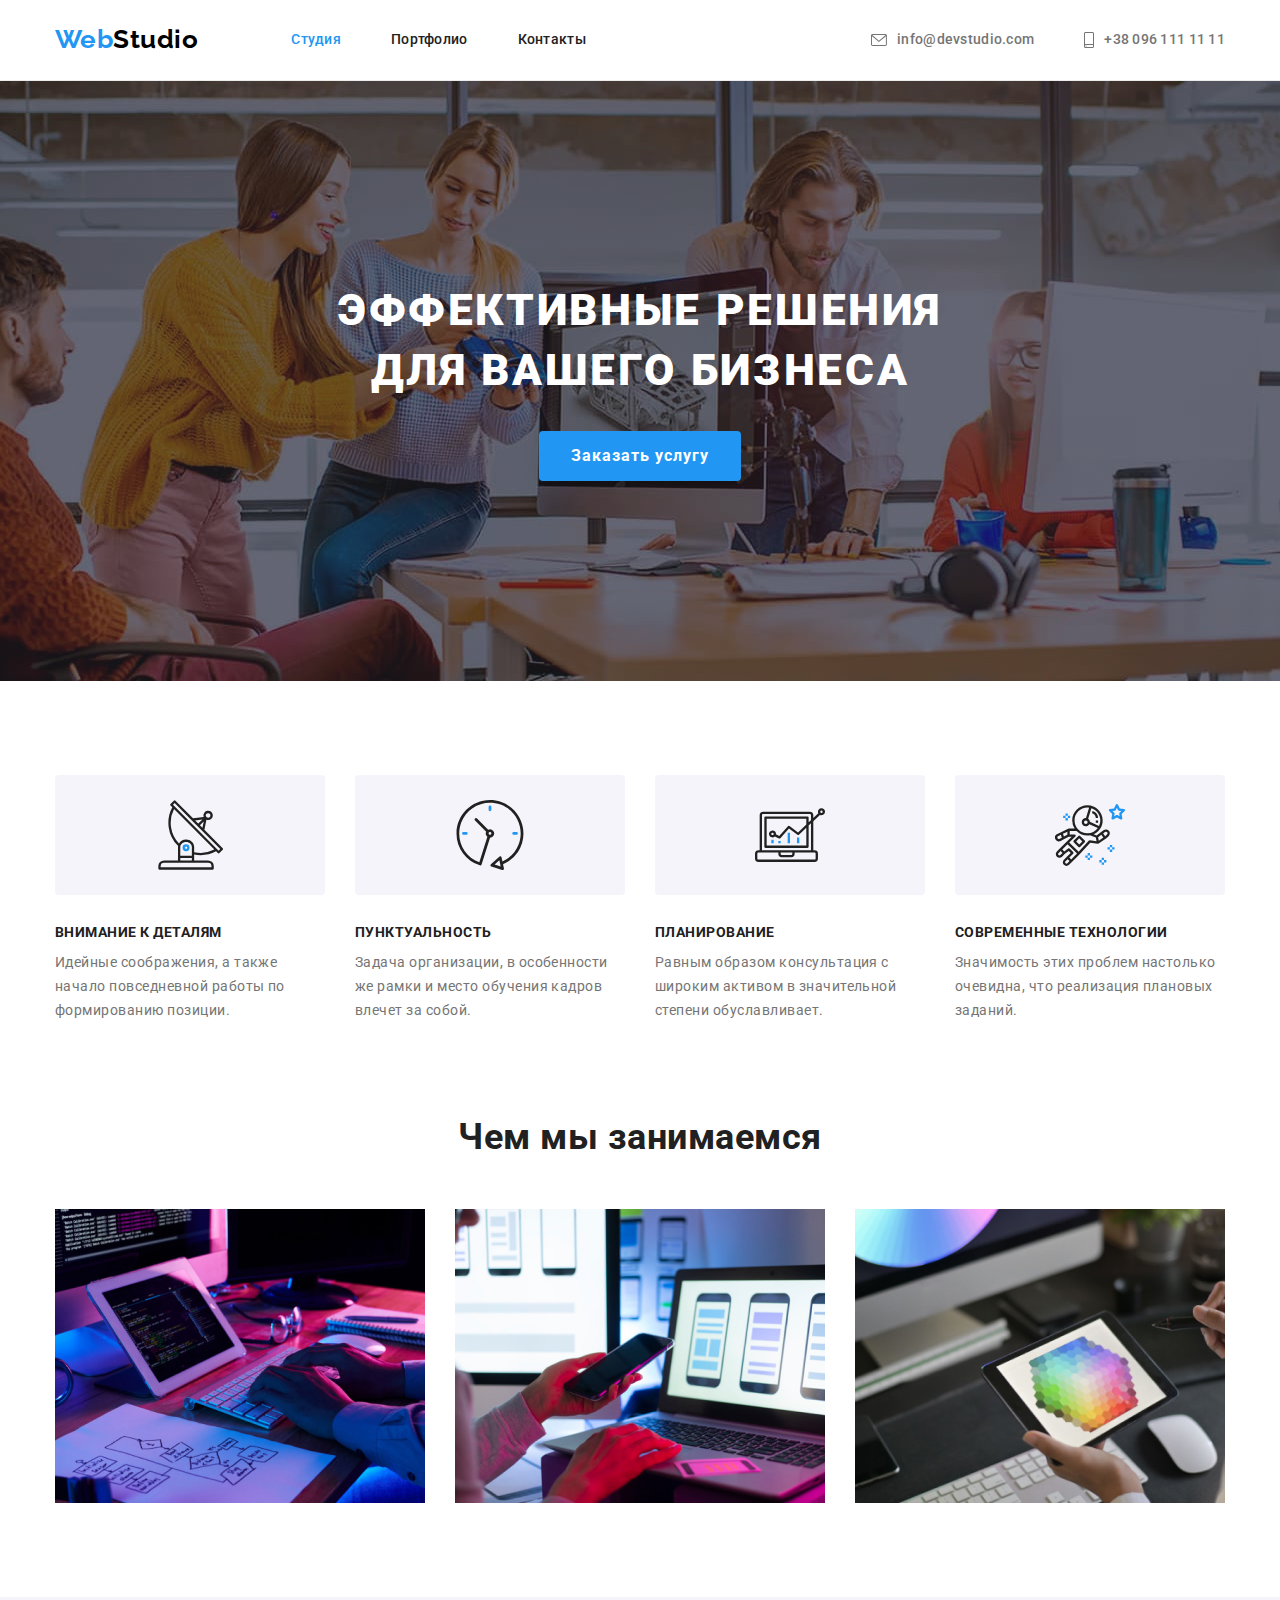
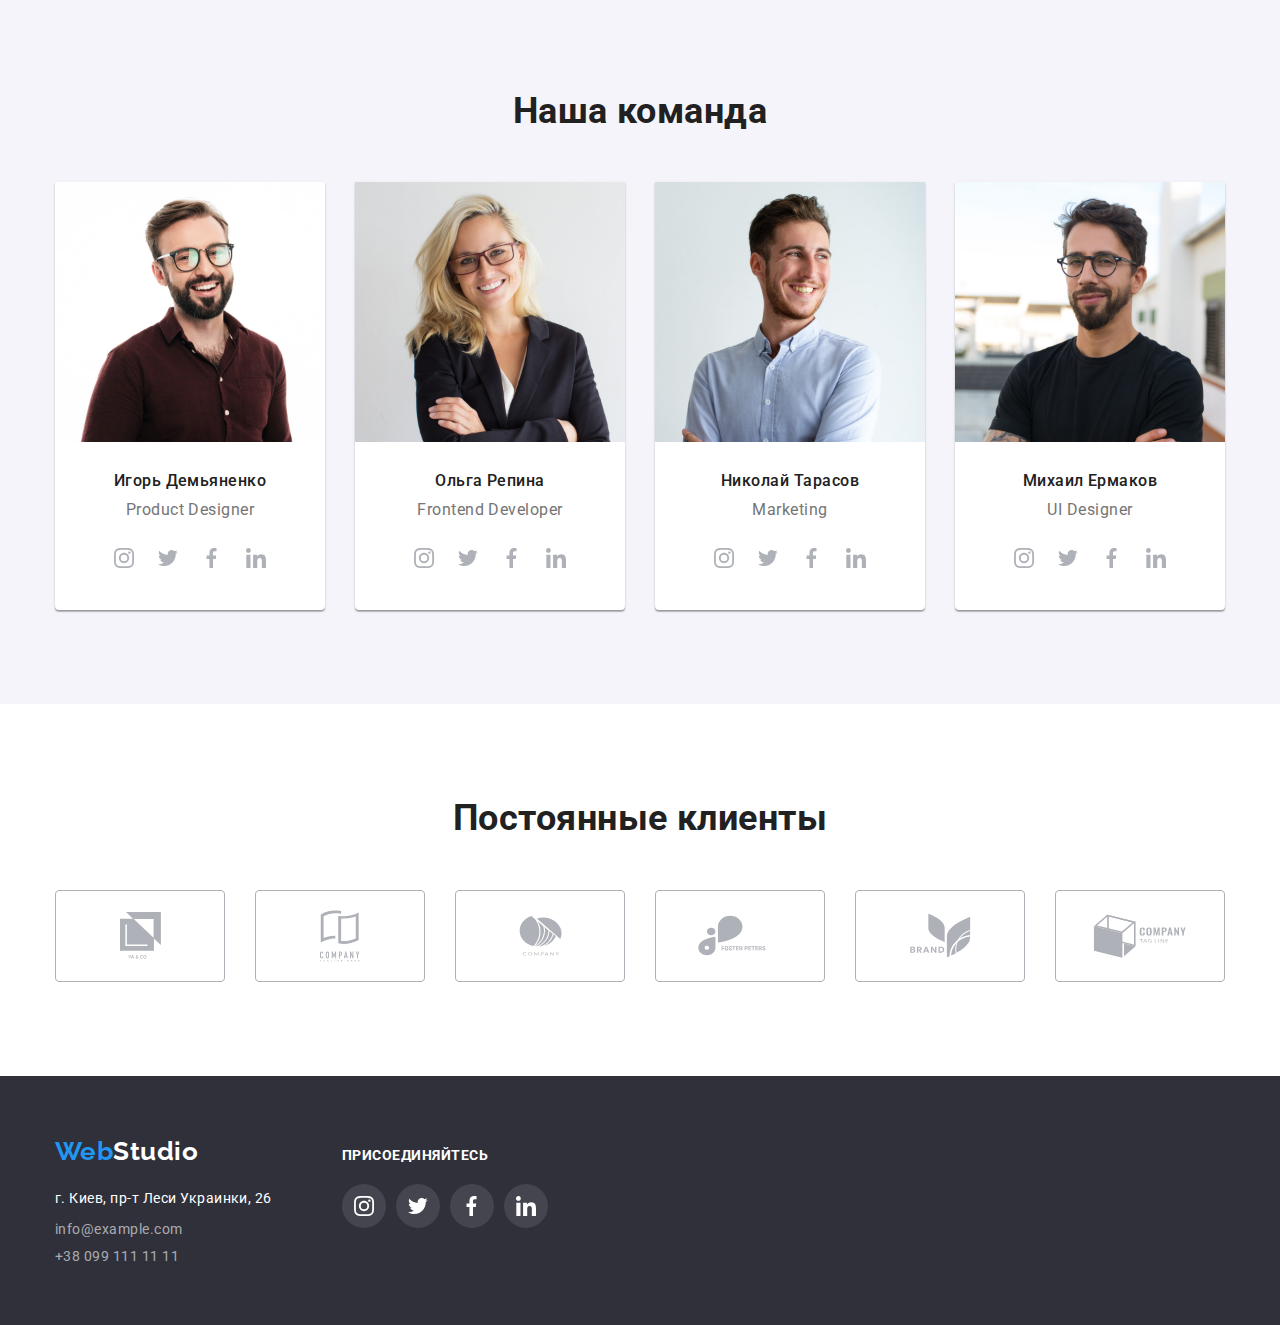
==== index.html @ 3454857b "Add files via upload" ====
<!DOCTYPE html>
<html lang="ru">
  <head>
    <meta charset="UTF-8" />
    <meta http-equiv="X-UA-Compatible" content="IE=edge" />
    <meta name="viewport" content="width=device-width, initial-scale=1.0" />
    <title>Студия</title>
    <link rel="preconnect" href="https://fonts.googleapis.com" />
    <link rel="preconnect" href="https://fonts.gstatic.com" crossorigin />
    <link
      href="https://fonts.googleapis.com/css2?family=Raleway:wght@700&family=Roboto:wght@400;500;700;900&display=swap"
      rel="stylesheet"
    />
    <link
      rel="stylesheet"
      href="https://cdnjs.cloudflare.com/ajax/libs/modern-normalize/1.1.0/modern-normalize.min.css"
    />
    <link rel="stylesheet" href="./css/styles.css" />
  </head>

  <body>
    <header class="header">
      <div class="container main-nav">
        <nav class="header-nav">
          <a lang="en" href="https://goit.ua/" class="header-logo link"
            >Web<span class="header-studio">Studio</span></a
          >
          <ul class="header-list list">
            <li class="header-item">
              <a href="./index.html" class="header-link link current">Студия</a>
            </li>
            <li class="header-item">
              <a href="./portfolio.html" class="header-link link">Портфолио</a>
            </li>
            <li class="header-item"><a href="" class="header-link link">Контакты</a></li>
          </ul>
        </nav>

        <ul class="header-contacts-list list">
          <li class="header-contacts-item">
            <a href="mailto:info@devstudio.com" class="header-contacts-link link">
              <svg class="header-icons" width="16" height="12">
                <use href="./images/icons.svg#mail"></use>
              </svg>
              info@devstudio.com</a
            >
          </li>
          <li class="header-contacts-item">
            <a href="tel:+380961111111" class="header-contacts-link link">
              <svg class="header-icons" width="10" height="16">
                <use href="./images/icons.svg#smartphone"></use>
              </svg>
              +38 096 111 11 11</a
            >
          </li>
        </ul>
      </div>
    </header>

    <main>
      <section class="hero overlay">
        <div class="container">
          <h1 class="hero-title">Эффективные решения для вашего бизнеса</h1>
          <button type="button" class="hero-button">Заказать услугу</button>
        </div>
      </section>

      <section class="qualities section">
        <div class="container">
          <h2 class="visually-hidden">Особенности</h2>
          <ul class="qualities-list list">
            <li class="qualities-item">
              <div class="qualities-icons-bg">
                <svg width="65" height="70">
                  <use href="./images/icons.svg#antenna"></use>
                </svg>
              </div>
              <h3 class="qualities-title">Внимание к деталям</h3>
              <p class="qualities-description">
                Идейные соображения, а также начало повседневной работы по формированию позиции.
              </p>
            </li>
            <li class="qualities-item">
              <div class="qualities-icons-bg">
                <svg class="qualities-icons">
                  <use href="./images/icons.svg#clock"></use>
                </svg>
              </div>
              <h3 class="qualities-title">Пунктуальность</h3>
              <p class="qualities-description">
                Задача организации, в особенности же рамки и место обучения кадров влечет за собой.
              </p>
            </li>
            <li class="qualities-item">
              <div class="qualities-icons-bg">
                <svg class="qualities-icons">
                  <use href="./images/icons.svg#diagram"></use>
                </svg>
              </div>
              <h3 class="qualities-title">Планирование</h3>
              <p class="qualities-description">
                Равным образом консультация с широким активом в значительной степени обуславливает.
              </p>
            </li>
            <li class="qualities-item">
              <div class="qualities-icons-bg">
                <svg class="qualities-icons">
                  <use href="./images/icons.svg#astronaut"></use>
                </svg>
              </div>
              <h3 class="qualities-title">Современные технологии</h3>
              <p class="qualities-description">
                Значимость этих проблем настолько очевидна, что реализация плановых заданий.
              </p>
            </li>
          </ul>
        </div>
      </section>

      <section class="skills section">
        <div class="container">
          <h2 class="skills-title secondary-title">Чем мы занимаемся</h2>
          <ul class="skills-list list">
            <li class="skills-item">
              <img src="./images/box1.jpg" alt="Coding" width="370" />
            </li>
            <li class="skills-item">
              <img src="./images/box2.jpg" alt="Compatibility" width="370" />
            </li>
            <li class="skills-item">
              <img src="./images/box3.jpg" alt="Design" width="370" />
            </li>
          </ul>
        </div>
      </section>

      <section class="team section">
        <div class="container">
          <h2 class="team-title secondary-title">Наша команда</h2>
          <ul class="team-list list">
            <li class="team-item">
              <img src="./images/team_member1.jpg" alt="Игорь Демьяненко" width="270" />
              <div class="team-member-card">
                <h3 class="team-member-title">Игорь Демьяненко</h3>
                <p lang="en" class="team-member-position">Product Designer</p>
                <ul class="team-member-socials-list list flex">
                <li class="team-member-socials-item">
                  <a class="link flex" href="">
                    <svg class="team-member-socials-icon">
                      <use href="./images/icons.svg#instagram"></use>
                    </svg>
                  </a>
                </li>
                <li class="team-member-socials-item">
                  <a class="link flex" href="">
                    <svg class="team-member-socials-icon">
                      <use href="./images/icons.svg#twitter">
                    </svg>
                  </a>
                </li>
                <li class="team-member-socials-item">
                  <a class="link flex" href="">
                    <svg class="team-member-socials-icon">
                      <use href="./images/icons.svg#facebook"></use>
                    </svg>
                  </a>
                </li>
                <li class="team-member-socials-item">
                  <a class="link flex" href="">
                    <svg class="team-member-socials-icon">
                      <use href="./images/icons.svg#linkedin"></use>
                    </svg>
                  </a>
                </li>
              </ul>
              </div>
            </li>
            <li class="team-item">
              <img src="./images/team_member2.jpg" alt="Ольга Репина" width="270" />
              <div class="team-member-card">
                <h3 class="team-member-title">Ольга Репина</h3>
                <p lang="en" class="team-member-position">Frontend Developer</p>
                <ul class="team-member-socials-list list flex">
                <li class="team-member-socials-item">
                  <a class="link flex" href="">
                    <svg class="team-member-socials-icon">
                      <use href="./images/icons.svg#instagram"></use>
                    </svg>
                  </a>
                </li>
                <li class="team-member-socials-item">
                  <a class="link flex" href="">
                    <svg class="team-member-socials-icon">
                      <use href="./images/icons.svg#twitter">
                    </svg>
                  </a>
                </li>
                <li class="team-member-socials-item">
                  <a class="link flex" href="">
                    <svg class="team-member-socials-icon">
                      <use href="./images/icons.svg#facebook"></use>
                    </svg>
                  </a>
                </li>
                <li class="team-member-socials-item">
                  <a class="link flex" href="">
                    <svg class="team-member-socials-icon">
                      <use href="./images/icons.svg#linkedin"></use>
                    </svg>
                  </a>
                </li>
              </ul>
              </div>
            </li>
            <li class="team-item">
              <img src="./images/team_member3.jpg" alt="Николай Тарасов" width="270" />
              <div class="team-member-card">
                <h3 class="team-member-title">Николай Тарасов</h3>
                <p lang="en" class="team-member-position">Marketing</p>
                <ul class="team-member-socials-list list flex">
                <li class="team-member-socials-item">
                  <a class="link flex" href="">
                    <svg class="team-member-socials-icon">
                      <use href="./images/icons.svg#instagram"></use>
                    </svg>
                  </a>
                </li>
                <li class="team-member-socials-item">
                  <a class="link flex" href="">
                    <svg class="team-member-socials-icon">
                      <use href="./images/icons.svg#twitter">
                    </svg>
                  </a>
                </li>
                <li class="team-member-socials-item">
                  <a class="link flex" href="">
                    <svg class="team-member-socials-icon">
                      <use href="./images/icons.svg#facebook"></use>
                    </svg>
                  </a>
                </li>
                <li class="team-member-socials-item">
                  <a class="link flex" href="">
                    <svg class="team-member-socials-icon">
                      <use href="./images/icons.svg#linkedin"></use>
                    </svg>
                  </a>
                </li>
              </ul>
              </div>
            </li>
            <li class="team-item">
              <img src="./images/team_member4.jpg" alt="Михаил Ермаков" width="270" />
              <div class="team-member-card">
                <h3 class="team-member-title">Михаил Ермаков</h3>
                <p lang="en" class="team-member-position">UI Designer</p>
                <ul class="team-member-socials-list list flex">
                <li class="team-member-socials-item">
                  <a class="link flex" href="">
                    <svg class="team-member-socials-icon">
                      <use href="./images/icons.svg#instagram"></use>
                    </svg>
                  </a>
                </li>
                <li class="team-member-socials-item">
                  <a class="link flex" href="">
                    <svg class="team-member-socials-icon">
                      <use href="./images/icons.svg#twitter">
                    </svg>
                  </a>
                </li>
                <li class="team-member-socials-item">
                  <a class="link flex" href="">
                    <svg class="team-member-socials-icon">
                      <use href="./images/icons.svg#facebook"></use>
                    </svg>
                  </a>
                </li>
                <li class="team-member-socials-item">
                  <a class="link flex" href="">
                    <svg class="team-member-socials-icon">
                      <use href="./images/icons.svg#linkedin"></use>
                    </svg>
                  </a>
                </li>
              </ul>
              </div>
            </li>
          </ul>
        </div>
      </section>

      <section class="clients section container">
        <h2 class="clients-title secondary-title">Постоянные клиенты</h2>
        <ul class="clients-list list flex">
          <li class="clients-list-item flex">
            <a class="link flex" href="">
              <svg class="clients-icon" width="41" height="47">
                <use href="./images/icons.svg#company1"></use>
              </svg>
            </a>
          </li>
          <li class="clients-list-item li">
            <a class="link flex" href="">
              <svg class="clients-icon" width="40" height="52">
                <use href="./images/icons.svg#company2"></use>
              </svg>
            </a>
          </li>
          <li class="clients-list-item">
            <a class="link flex" href="">
              <svg class="clients-icon" width="43" height="41">
                <use href="./images/icons.svg#company3"></use>
              </svg>
            </a>
          </li>
          <li class="clients-list-item">
            <a class="link flex" href="">
              <svg class="clients-icon" width="84" height="41">
                <use href="./images/icons.svg#company4"></use>
              </svg>
            </a>
          </li>
          <li class="clients-list-item">
            <a class="link flex" href="">
              <svg class="clients-icon" width="63" height="45">
                <use href="./images/icons.svg#company5"></use>
              </svg>
            </a>
          </li>
          <li class="clients-list-item">
            <a class="link flex" href="">
              <svg class="clients-icon" width="94" height="44">
                <use href="./images/icons.svg#company6"></use>
              </svg>
            </a>
          </li>
        </ul>
      </section>
    </main>

    <footer class="footer">
      <div class="container flex">
        <div class="footer-contacts">
          <a lang="en" href="https://goit.ua/" class="footer-logo link"
            >Web<span class="footer-studio">Studio</span>
          </a>
          <address>
            <ul class="footer-list list">
              <li class="footer-item">
                <a href="https://goo.gl/maps/9kLPgh8DZqMoMKWZ7" class="footer-street-link link"
                  >г. Киев, пр-т Леси Украинки, 26</a
                >
              </li>
              <li class="footer-item">
                <a href="mailto:info@example.com" class="footer-contacts-link link"
                  >info@example.com</a
                >
              </li>
              <li class="footer-item">
                <a href="tel:+380991111111" class="footer-contacts-link link">+38 099 111 11 11</a>
              </li>
            </ul>
          </address>
        </div>

        <div class="social-links">
          <h3 class="social-links-title">присоединяйтесь</h3>
          <ul class="social-links-list list flex">
            <li class="social-links-item">
              <a class="link flex" href="">
                <svg class="social-links-icon">
                  <use href="./images/icons.svg#instagram"></use>
                </svg>
              </a>
            </li>
            <li class="social-links-item">
              <a class="link flex" href="">
                <svg class="social-links-icon">
                  <use href="./images/icons.svg#twitter"></use>
                </svg>
              </a>
            </li>
            <li class="social-links-item">
              <a class="link flex" href="">
                <svg class="social-links-icon">
                  <use href="./images/icons.svg#facebook"></use>
                </svg>
              </a>
            </li>
            <li class="social-links-item">
              <a class="link flex" href="">
                <svg class="social-links-icon">
                  <use href="./images/icons.svg#linkedin"></use>
                </svg>
              </a>
            </li>
          </ul>
        </div>
      </div>
    </footer>
  </body>
</html>
---- css/styles.css ----
:root {
  --primary-title-color: #ffffff;
  --secondary-title-color: #212121;
  --primary-text-color: #757575;
  --secondary-text-color: #212121;
  --accent-color: #2196f3;
  --header-text-color: #212121;
  --header-contacts-color: #757575;
}

/*-------------BODY-------------*/

h1,
h2,
h3,
h4,
h5,
h6,
ul,
p {
  margin: 0;
  padding: 0;
}

body {
  font-family: 'Roboto', sans-serif;
  letter-spacing: 0.03em;
  color: #ffffff;
}

.container {
  width: 1200px;
  padding-right: 15px;
  padding-left: 15px;
  margin: auto;
}

.visually-hidden {
  position: absolute;
  width: 1px;
  height: 1px;
  margin: -1px;
  padding: 0;
  overflow: hidden;
  border: 0;
  clip: rect(0 0 0 0);
}

.link {
  text-decoration: none;
}

.list {
  list-style: none;
}

.secondary-title {
  margin-bottom: 50px;

  font-weight: 700;
  font-size: 36px;
  line-height: 1.16;
  text-align: center;
  color: var(--secondary-title-color);
}

.flex {
  display: flex;
}

img {
  display: block;
}

/*-------------HEADER-------------*/

.header {
  border-bottom: 1px solid #ececec;
}

.main-nav {
  display: flex;
  align-items: center;
}

.header-nav {
  display: flex;
  align-items: center;
}

.header-list {
  display: flex;
  margin-left: 93px;
}

.header-list .header-item + .header-item {
  margin-left: 50px;
}

.header-logo {
  padding-top: 24px;
  padding-bottom: 25px;

  font-family: Raleway;
  font-weight: 700;
  font-size: 26px;
  line-height: 1.19;
  color: var(--accent-color);
}

.header-studio {
  color: #000000;
}

.header-link {
  padding-top: 32px;
  padding-bottom: 32px;
  display: block;

  font-weight: 500;
  font-size: 14px;
  line-height: 1.14;
  letter-spacing: 0.02em;
  color: var(--header-text-color);
}

.header-link:hover,
.header-link:focus,
.current {
  color: var(--accent-color);
}

.header-contacts-list {
  display: flex;
  margin-left: auto;
}

.header-contacts-list .header-contacts-item + .header-contacts-item {
  margin-left: 50px;
}

.header-contacts-link {
  display: flex;
  padding-top: 32px;
  padding-bottom: 32px;
  align-items: center;

  font-weight: 500;
  font-size: 14px;
  line-height: 1.14;
  letter-spacing: 0.02em;
  color: var(--header-contacts-color);
}

.header-contacts-link:hover,
.header-contacts-link:focus {
  color: var(--accent-color);
}

.header-icons {
  margin-right: 10px;
  fill: currentColor;
}

/*-------------HERO-------------*/

.hero {
  display: flex;
  justify-content: center;
  padding-top: 200px;
  padding-bottom: 200px;

  background: #2f303a;
}

.overlay {
  max-width: 1600px;
  height: 600px;
  margin-right: auto;
  margin-left: auto;

  background-image: linear-gradient(to bottom, rgba(47, 48, 58, 0.4), rgba(47, 48, 58, 0.4)),
    url('../images/overlay.jpg');
  background-repeat: no-repeat;
  background-position: center;
  background-size: cover;
}

.hero-title {
  margin-bottom: 30px;
  margin-left: auto;
  margin-right: auto;
  width: 696px;

  font-weight: 900;
  font-size: 44px;
  line-height: 1.36;
  text-align: center;
  letter-spacing: 0.06em;
  text-transform: uppercase;
  color: var(--primary-title-color);
}

.hero-button {
  min-width: 200px;
  padding: 10px 32px;
  margin: 0 auto;
  display: block;

  background: var(--accent-color);
  box-shadow: 0px 4px 4px rgba(0, 0, 0, 0.15);
  border-radius: 4px;
  border: none;
  cursor: pointer;

  font-family: inherit;
  font-weight: 700;
  font-size: 16px;
  line-height: 1.88;
  text-align: center;
  letter-spacing: 0.06em;
  color: #ffffff;
}

.hero-button:hover,
.hero-button:focus {
  background-color: #188ce8;
}

/*-------------MAIN-------------*/

.section {
  padding-top: 94px;
  padding-bottom: 94px;
}

/*-------------QUALITIES-------------*/

.qualities {
  padding-bottom: 0;
}

.qualities-list {
  display: flex;
  flex-wrap: row;
  margin-left: -30px;
}

.qualities-item {
  flex-basis: calc(100% / 4 - 30px);
  margin-left: 30px;
}

.qualities-icons-bg {
  display: flex;
  align-items: center;
  justify-content: center;
  height: 120px;
  margin-bottom: 30px;

  background: #f5f4fa;
  border-radius: 4px;
}

.qualities-icons {
  width: 70px;
  height: 70px;
}

.qualities-title {
  margin-bottom: 10px;

  font-weight: 700;
  font-size: 14px;
  line-height: 1.14;
  text-transform: uppercase;
  color: var(--secondary-title-color);
}

.qualities-description {
  font-size: 14px;
  line-height: 1.71;
  color: var(--primary-text-color);
}

/*-------------SKILLS-------------*/

.skills-list {
  display: flex;
  flex-wrap: wrap;
  margin-left: -30px;
}

.skills-item {
  flex-basis: calc(100% / 3 - 30px);
  margin-left: 30px;
}

/*-------------TEAM-------------*/

.team {
  background: #f5f4fa;
}

.team-list {
  display: flex;
  flex-wrap: wrap;
  margin-left: -30px;
}

.team-item {
  flex-basis: calc(100% / 4 - 30px);
  margin-left: 30px;

  background: #ffffff;
  box-shadow: 0px 1px 3px rgba(0, 0, 0, 0.12), 0px 1px 1px rgba(0, 0, 0, 0.14),
    0px 2px 1px rgba(0, 0, 0, 0.2);
  border-radius: 0px 0px 4px 4px;
}

.team-member-card {
  padding-top: 30px;
  padding-bottom: 30px;
}

.team-member-title {
  margin-bottom: 10px;

  font-weight: 500;
  font-size: 16px;
  line-height: 1.18;
  text-align: center;
  color: var(--secondary-title-color);
}

.team-member-position {
  margin-bottom: 16px;

  font-size: 16px;
  line-height: 1.18;
  text-align: center;
  color: var(--primary-text-color);
}

.team-member-socials-list {
  align-items: center;
  justify-content: center;
}

.team-member-socials-item a {
  width: 44px;
  height: 44px;
  align-items: center;
  justify-content: center;

  color: #afb1b8;
  border-radius: 50%;
}

.team-member-socials-item a:hover,
.team-member-socials-item a:focus {
  color: white;
  background-color: var(--accent-color);
}

.team-member-socials-icon {
  width: 20px;
  height: 20px;

  fill: currentColor;
}

/*-------------CLIENTS-------------*/

.clients-list {
  flex-wrap: wrap;
  margin-left: -30px;
}

.clients-list-item {
  flex-basis: calc(100% / 6 - 30px);
  margin-left: 30px;
}

.clients-list-item a {
  width: 170px;
  height: 92px;
  align-items: center;
  justify-content: center;

  color: #afb1b8;
  border: 1px solid #afb1b8;
  border-radius: 4px;
}

.clients-list-item a:hover,
.clients-list-item a:focus {
  color: var(--accent-color);
  border: 1px solid var(--accent-color);
}

.clients-icon {
  fill: currentColor;
}

/*-------------PORTFOLIO-------------*/

.filters-list {
  display: flex;
  justify-content: center;
  margin-bottom: 50px;
}

.filters-item:not(:last-child) {
  margin-right: 8px;
}

.filter-button {
  font-family: inherit;
  font-weight: 500;
  font-size: 16px;
  line-height: 1.62;
  text-align: center;
  color: var(--secondary-title-color);
  background-color: #f5f4fa;
  cursor: pointer;
  border-radius: 4px;
  border: none;
  padding: 6px 22px;
}

.filter-button:hover,
.filter-button:focus {
  color: #ffffff;
  background-color: var(--accent-color);
  box-shadow: 0px 3px 1px rgba(0, 0, 0, 0.1), 0px 1px 2px rgba(0, 0, 0, 0.08),
    0px 2px 2px rgba(0, 0, 0, 0.12);
}

.projects-list {
  display: flex;
  flex-wrap: wrap;
  margin-left: -30px;
  margin-top: -30px;
}

.projects-item {
  flex-basis: calc(100% / 3 - 30px);
  margin-left: 30px;
  margin-top: 30px;
}

.projects-link:hover,
.projects-link:focus {
  display: block;
  box-sizing: border-box;
  box-shadow: 0px 1px 1px rgba(0, 0, 0, 0.12), 0px 4px 4px rgba(0, 0, 0, 0.06),
    1px 4px 6px rgba(0, 0, 0, 0.16);
}

.projects-card {
  padding: 20px 24px;

  border: 1px solid #eeeeee;
  border-width: 0 1px 1px 1px;
}

.projects-title {
  padding-bottom: 4px;

  font-weight: 700;
  font-size: 18px;
  line-height: 2;
  letter-spacing: 0.06em;
  color: var(--secondary-title-color);
}

.projects-category {
  font-size: 16px;
  line-height: 1.87;
  color: var(--primary-text-color);
}

/*-------------FOOTER-------------*/

.footer {
  background: #2f303a;
  padding-top: 60px;
  padding-bottom: 60px;
}

.footer-contacts {
  display: inline-block;
  margin-right: 70px;
}

.footer-logo {
  display: block;
  margin-bottom: 20px;

  font-family: Raleway;
  font-weight: 700;
  font-size: 26px;
  line-height: 1.19;
  color: var(--accent-color);
}

.footer-studio {
  color: #ffffff;
}

.footer-item:not(:last-child) {
  margin-bottom: 9px;
}

.footer-street-link {
  font-style: normal;
  font-size: 14px;
  line-height: 1.71;
  color: #ffffff;
}

.footer-street-link:hover,
.footer-street-link:focus {
  color: var(--accent-color);
}

.footer-contacts-link {
  font-style: normal;
  font-size: 14px;
  line-height: 1.71px;
  color: rgba(255, 255, 255, 0.6);
}

.footer-contacts-link:hover,
.footer-contacts-link:focus {
  color: var(--accent-color);
}

/*-------------SOCIAL LINKS-------------*/

.social-links {
  vertical-align: top;
  display: inline-block;
}

.social-links-title {
  margin-top: 12px;
  margin-bottom: 20px;

  font-weight: 700;
  font-size: 14px;
  line-height: 1.14;
  text-transform: uppercase;
  color: #ffffff;
}

.social-links-item:not(:last-child) {
  margin-right: 10px;
}

.social-links-item a {
  width: 44px;
  height: 44px;
  align-items: center;
  justify-content: center;

  background: rgba(255, 255, 255, 0.1);
  border-radius: 50%;
}

.social-links-item a:hover,
.social-links-item a:focus {
  background: var(--accent-color);
}

.social-links-icon {
  width: 20px;
  height: 20px;

  fill: #ffffff;
}
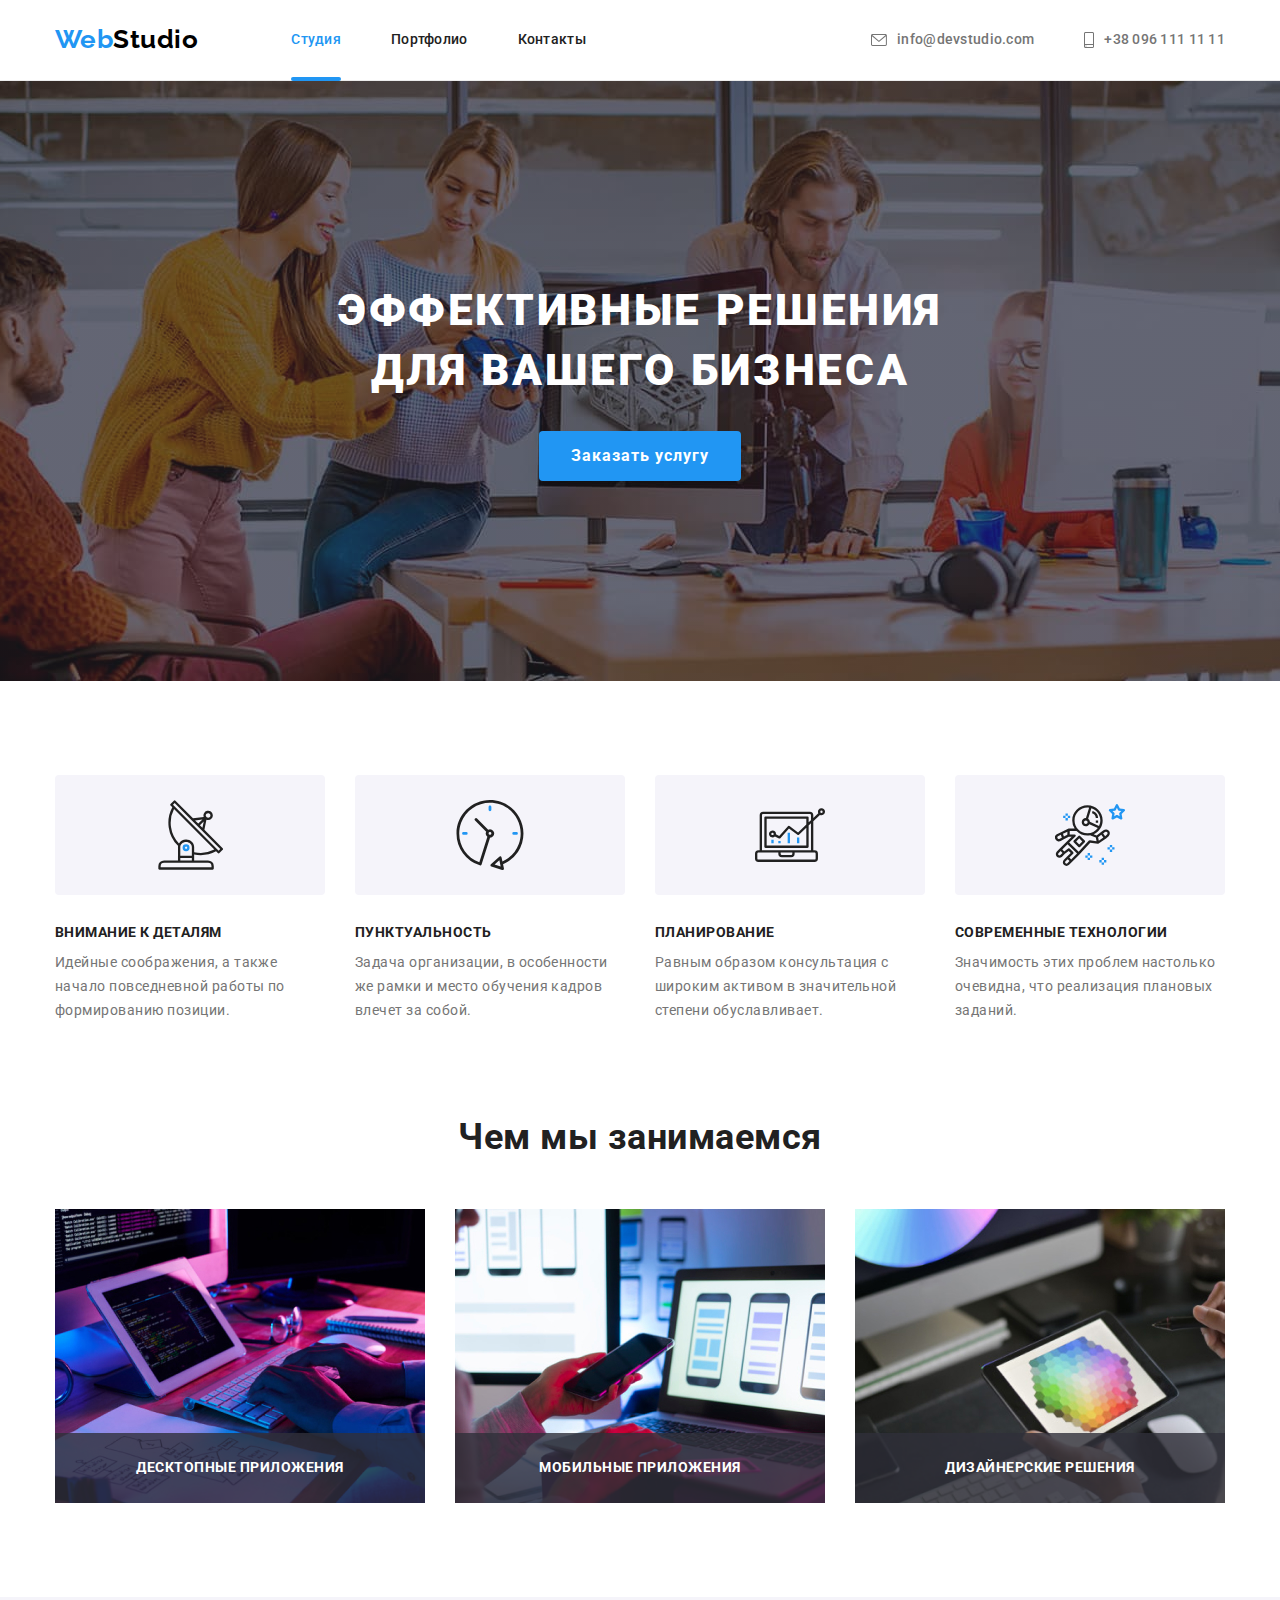
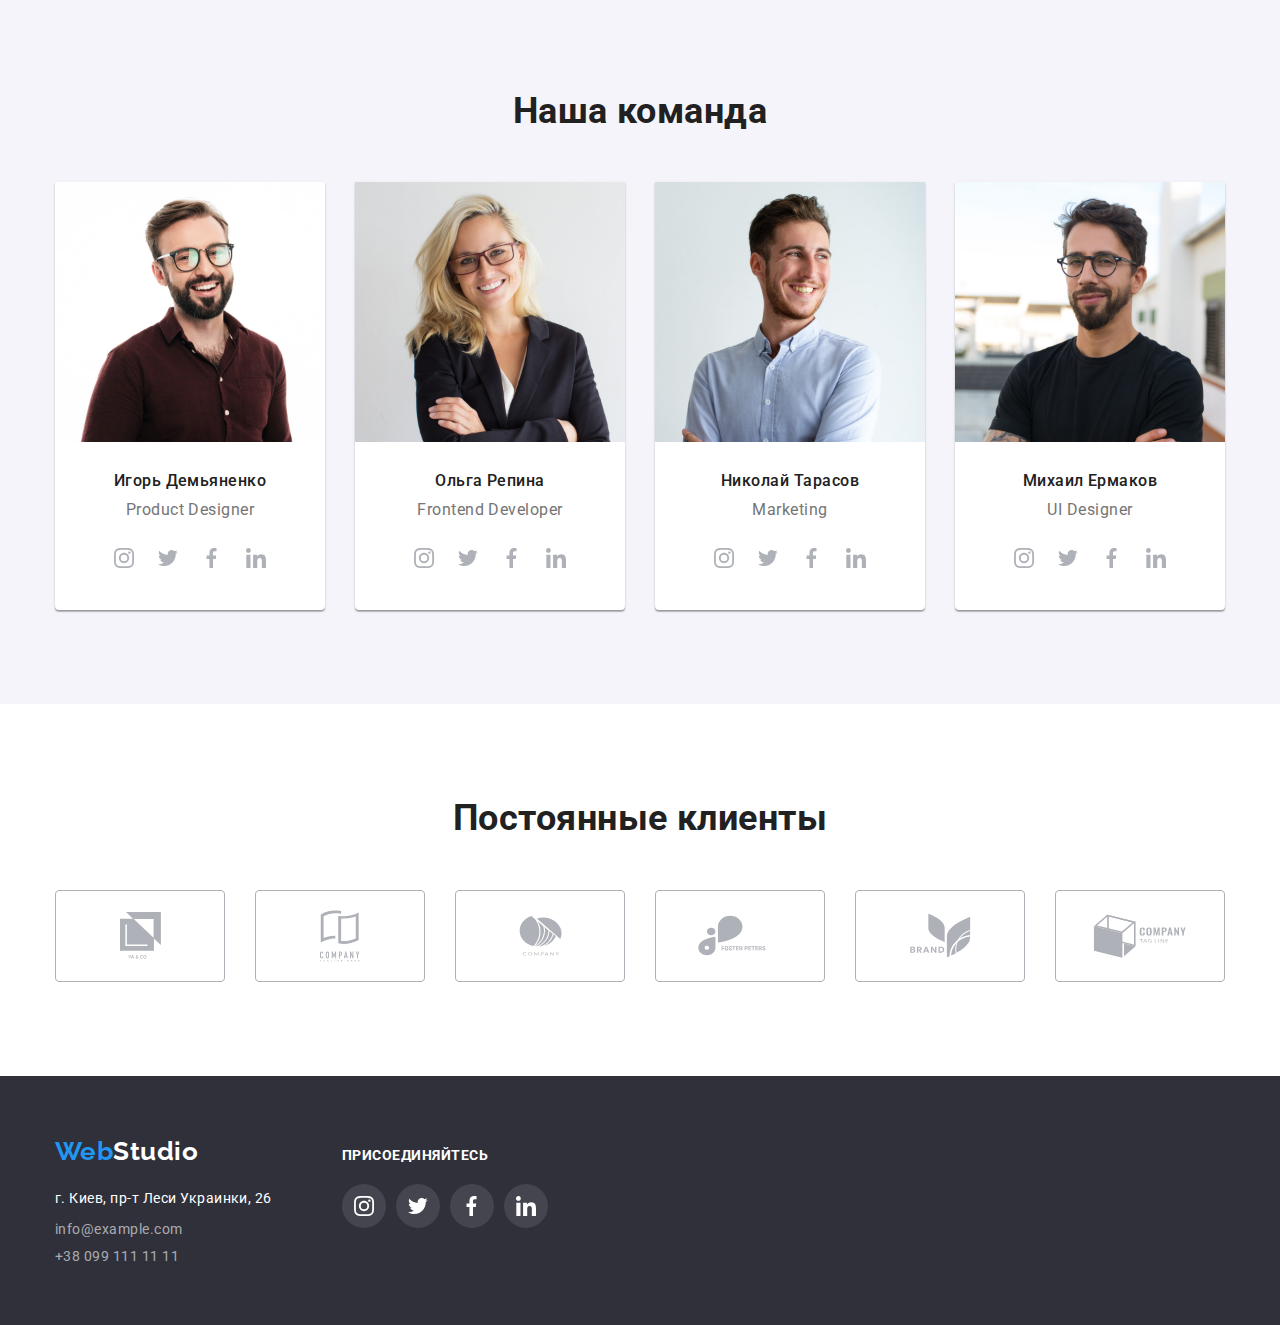
==== commit 034f0cc5: ".skills-description + .current::after" ====
--- a/index.html
+++ b/index.html
@@ -123,12 +123,15 @@
           <ul class="skills-list list">
             <li class="skills-item">
               <img src="./images/box1.jpg" alt="Coding" width="370" />
+              <p class="skills-description">Десктопные приложения</p>
             </li>
             <li class="skills-item">
               <img src="./images/box2.jpg" alt="Compatibility" width="370" />
+              <p class="skills-description">Мобильные приложения</p>
             </li>
             <li class="skills-item">
               <img src="./images/box3.jpg" alt="Design" width="370" />
+              <p class="skills-description">Дизайнерские решения</p>
             </li>
           </ul>
         </div>
--- a/css/styles.css
+++ b/css/styles.css
@@ -113,6 +113,7 @@
 }
 
 .header-link {
+  position: relative;
   padding-top: 32px;
   padding-bottom: 32px;
   display: block;
@@ -122,6 +123,19 @@
   line-height: 1.14;
   letter-spacing: 0.02em;
   color: var(--header-text-color);
+}
+
+.current::after {
+  content: '';
+  display: block;
+  position: absolute;
+  width: 100%;
+  height: 4px;
+  left: 0;
+  bottom: -1px;
+
+  background-color: var(--accent-color);
+  border-radius: 2px;
 }
 
 .header-link:hover,
@@ -292,8 +306,27 @@
 }
 
 .skills-item {
+  position: relative;
   flex-basis: calc(100% / 3 - 30px);
   margin-left: 30px;
+}
+
+.skills-description {
+  display: flex;
+  align-items: center;
+  justify-content: center;
+  position: absolute;
+  width: 100%;
+  height: 70px;
+  left: 0;
+  bottom: 0;
+
+  font-weight: 700;
+  font-size: 14px;
+  line-height: 1.14;
+  text-transform: uppercase;
+  color: #FFFFFF;
+  background: rgba(47, 48, 58, 0.8);
 }
 
 /*-------------TEAM-------------*/
